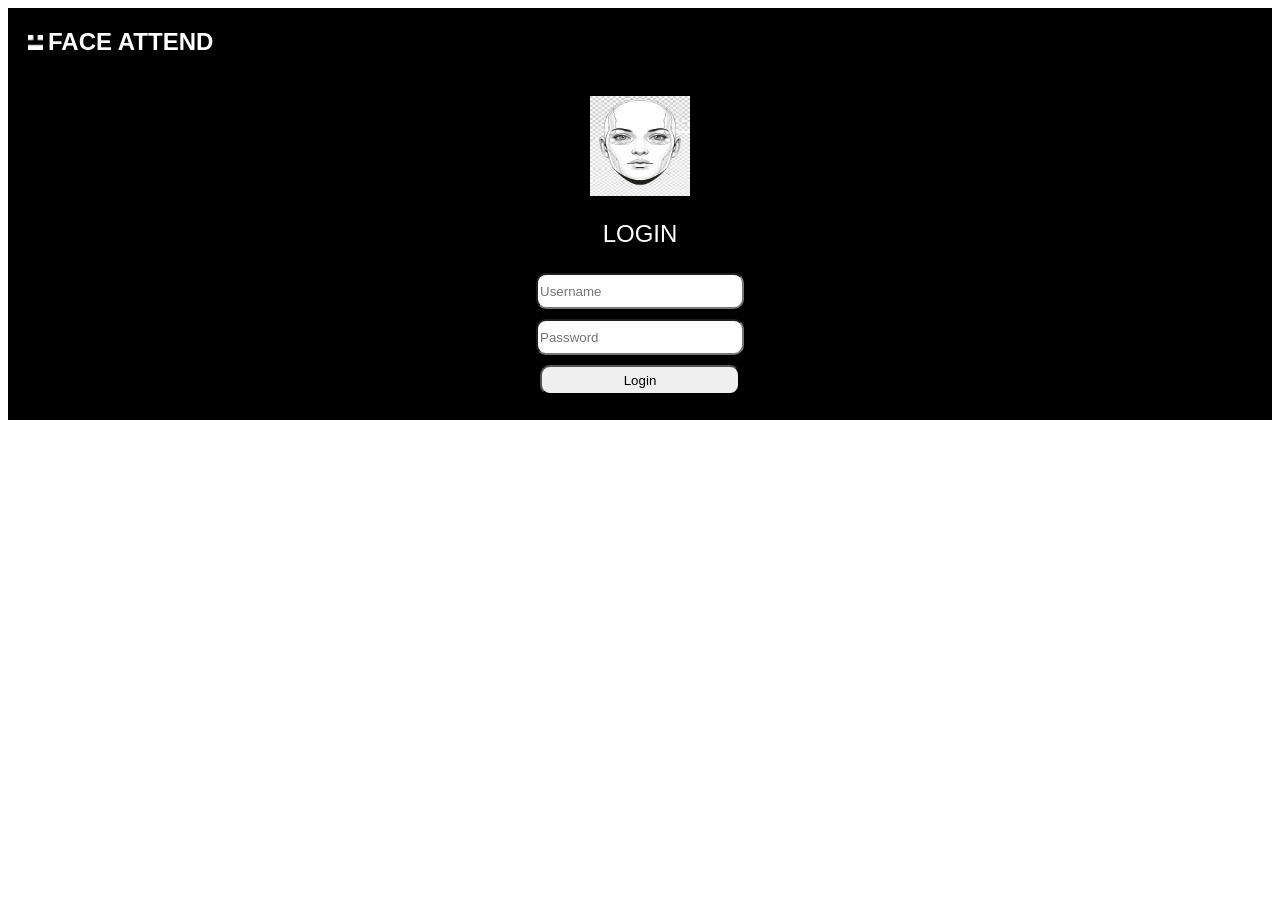
==== index.html @ c078e304 "making basics" ====
<!DOCTYPE html>
<html lang="en">
<head>
    <link rel="stylesheet" type="text/css" href="index.css">
    <title>Face-Attend</title>
</head>
<body>
    <div class="Header">
        <img src="assets\Logo.png" alt="Face-Attend Logo" width="15" height="15">
        <h1 class="Header-title">FACE ATTEND</h1>
    </div>
    <div class="Login">
        <div class="Login-Logo">
            <img src="assets\LoginImage.png" alt="Login Image" width="100" height="100">
        </div>
        
        <div class="Login-title">LOGIN</div>
        <div >
            <input id="Username" type="text" name="username" placeholder="Username" required>
        </div>
        <div >
            <input id="Password" type="password" name="password" placeholder="Password" required>
        </div>
        <div class="Submit">
            <button id="Submit" type="submit">Login</button>
        </div>
    </div>

</body>
</html>
---- index.css ----
@font-face {
    font-family: "Saria";
    src: url("fonts\SairaStencil-VariableFont_wdth,wght.ttf");
}

.Header{
    display: flex;
    justify-content: left;
    align-items: center;
    padding: 20px;
    background-color: black;
}
.Header-title{
    color: white;
    font-family: "Saria", sans-serif;
    font-size: 24px;
    margin: 0;
    margin-left: 5px;
}
.Login{
    display: flex;
    flex-direction: column;
    justify-content: center;
    align-items: center;
    padding: 20px;
    background-color: rgb(0, 0, 0);
}
.Login-title{
    color: white;
    font-family: "Saria", sans-serif;
    font-size: 24px;
    margin: 0;
    margin-top: 20px;
    margin-bottom: 20px;
}
#Username, #Password,#Submit{
    border-radius: 10px;
    height: 30px;
    width: 200px;
    margin: 5px;
}
.Submit{
    border-radius: 30px;
}
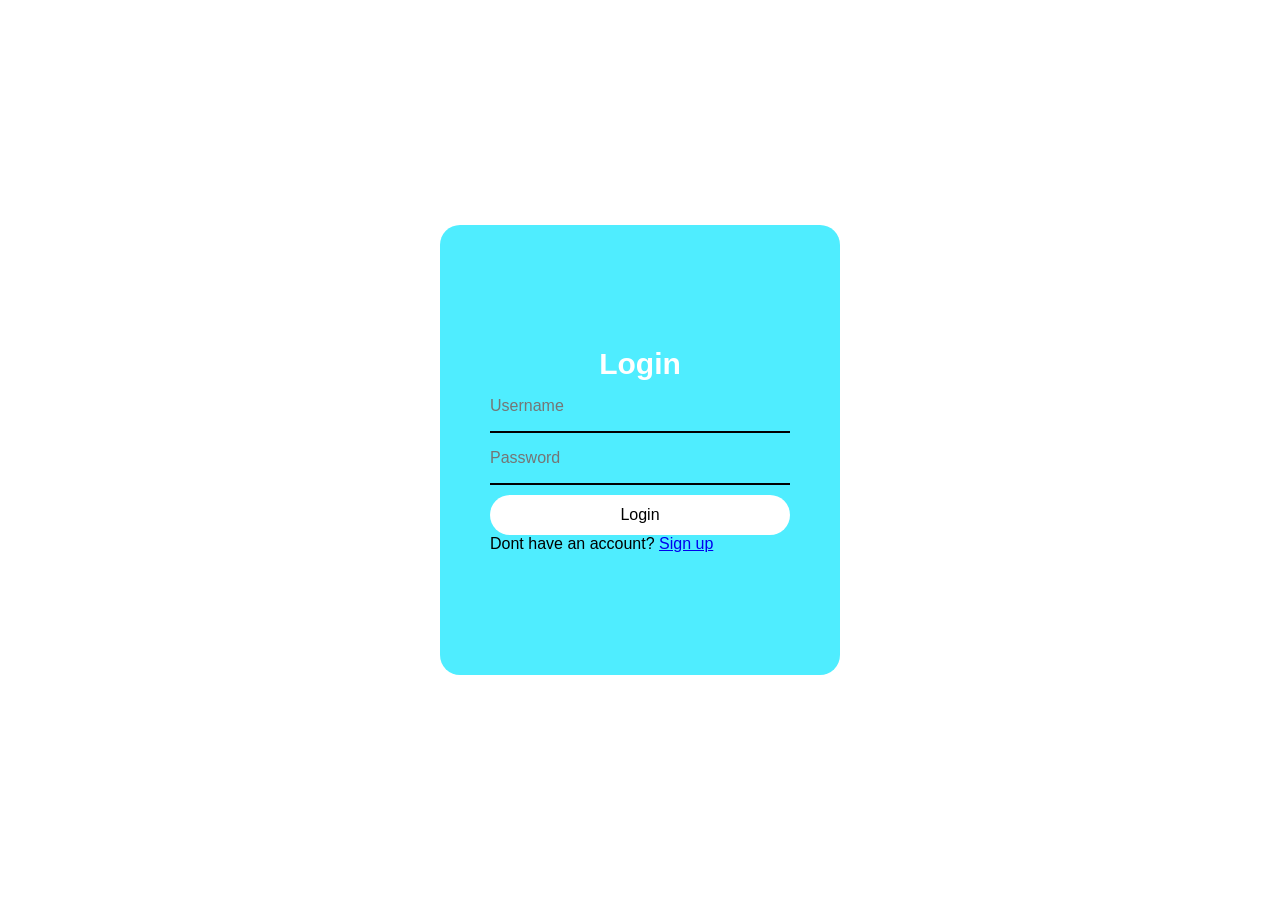
==== commit 175fc24b: "login" ====
--- a/index.html
+++ b/index.html
@@ -5,25 +5,26 @@
     <title>Face-Attend</title>
 </head>
 <body>
-    <div class="Header">
+    <!-- <div class="Header">
         <img src="assets\Logo.png" alt="Face-Attend Logo" width="15" height="15">
         <h1 class="Header-title">FACE ATTEND</h1>
-    </div>
+    </div> -->
     <div class="Login">
-        <div class="Login-Logo">
-            <img src="assets\LoginImage.png" alt="Login Image" width="100" height="100">
-        </div>
-        
-        <div class="Login-title">LOGIN</div>
-        <div >
-            <input id="Username" type="text" name="username" placeholder="Username" required>
-        </div>
-        <div >
-            <input id="Password" type="password" name="password" placeholder="Password" required>
-        </div>
-        <div class="Submit">
-            <button id="Submit" type="submit">Login</button>
-        </div>
+        <form>
+            <h2>Login</h2>
+            <div class="Input">
+                <input id="Username" type="text" name="username" placeholder="Username" required>
+                <label for="Username"</label>
+            </div>
+            <div class="Input">
+                <input id="Password" type="password" name="password" placeholder="Password" required>
+                <label for="Password"></label>
+            </div>
+            <div class="Submit">
+                <button id="Submit" type="submit">Login</button>
+            </div>
+            <p>Dont have an account? <a href="#">Sign up</a></p>
+        </form>
     </div>
 
 </body>
--- a/index.css
+++ b/index.css
@@ -1,6 +1,18 @@
 @font-face {
     font-family: "Saria";
     src: url("fonts\SairaStencil-VariableFont_wdth,wght.ttf");
+}
+*{
+    margin: 0;
+    padding: 0;
+    box-sizing: border-box;
+    font-family: "Saria", sans-serif;
+}
+body{
+    display: flex;
+    align-items: center;
+    justify-content: center;
+    min-height: 100vh;
 }
 
 .Header{
@@ -18,27 +30,56 @@
     margin-left: 5px;
 }
 .Login{
+    position: relative;
     display: flex;
-    flex-direction: column;
     justify-content: center;
     align-items: center;
-    padding: 20px;
-    background-color: rgb(0, 0, 0);
+    height: 450px;
+    width: 400px;
+    background-color: rgb(79, 237, 255);
+    border-radius: 20px;
 }
-.Login-title{
-    color: white;
-    font-family: "Saria", sans-serif;
-    font-size: 24px;
-    margin: 0;
-    margin-top: 20px;
-    margin-bottom: 20px;
-}
+/* 
 #Username, #Password,#Submit{
     border-radius: 10px;
     height: 30px;
     width: 200px;
     margin: 5px;
+    border: none;
+} */
+
+/* .Submit{
+    border-radius: 30px;
+} */
+
+h2{
+    color: rgb(255, 255, 255);
+    font-size: 30px;
+    text-align: center;
 }
-.Submit{
+.Input{
+    width: 300px;
+    border-bottom: 2px solid black;
+    
+}
+.Input input{
+
+    background: transparent;
+    border: none;
+    outline: none;
+    width: 100%;
+    height: 50px;
+    font-size: 1em;
+    color: rgb(255, 255, 255);
+}
+#Submit{
+    margin-top: 10px;
+    width: 300px;
+    height: 40px;
+    background-color: rgb(255, 255, 255);
+    color: rgb(0, 0, 0);
+    border: none;
     border-radius: 30px;
-}+    font-size: 1em;
+    cursor: pointer;
+}
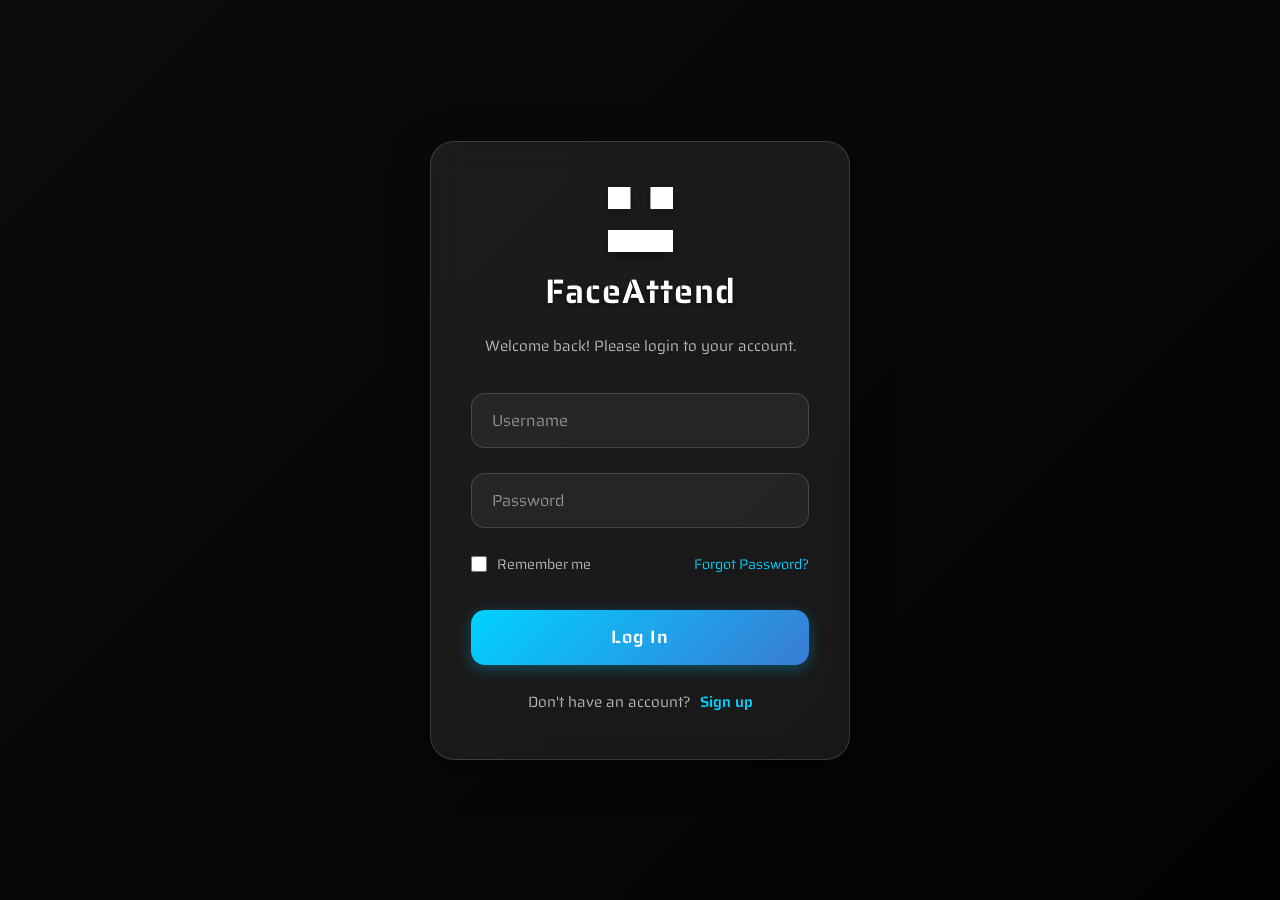
==== commit 15c9e9c4: "final login page" ====
--- a/index.html
+++ b/index.html
@@ -1,31 +1,54 @@
 <!DOCTYPE html>
 <html lang="en">
+
 <head>
+    <meta charset="UTF-8">
+    <meta name="viewport" content="width=device-width, initial-scale=1.0">
     <link rel="stylesheet" type="text/css" href="index.css">
-    <title>Face-Attend</title>
+    <title>FaceAttend - Login</title>
 </head>
+
 <body>
-    <!-- <div class="Header">
-        <img src="assets\Logo.png" alt="Face-Attend Logo" width="15" height="15">
-        <h1 class="Header-title">FACE ATTEND</h1>
-    </div> -->
+    <!-- Background Video -->
+    <video autoplay muted loop id="bg-video">
+        <source src="assets/BgVideo.mp4" type="video/mp4">
+        Your browser does not support HTML5 video.
+    </video>
+
+    <!-- Dark Overlay for better contrast -->
+    <div class="overlay"></div>
+
     <div class="Login">
         <form>
-            <h2>Login</h2>
+            <div class="logo-container">
+                <img src="assets\Logo.png" class="logo">
+                <h2>FaceAttend</h2>
+            </div>
+
+            <p class="subtitle">Welcome back! Please login to your account.</p>
+
             <div class="Input">
                 <input id="Username" type="text" name="username" placeholder="Username" required>
-                <label for="Username"</label>
             </div>
             <div class="Input">
                 <input id="Password" type="password" name="password" placeholder="Password" required>
-                <label for="Password"></label>
             </div>
+
+            <div class="options">
+                <label class="remember-me">
+                    <input type="checkbox"> Remember me
+                </label>
+                <a href="#" class="forgot-password">Forgot Password?</a>
+            </div>
+
             <div class="Submit">
-                <button id="Submit" type="submit">Login</button>
+                <button id="SubmitBtn" type="submit">Log In</button>
             </div>
-            <p>Dont have an account? <a href="#">Sign up</a></p>
+            <div class="Signup">
+                <p>Don't have an account? <a href="#">Sign up</a></p>
+            </div>
         </form>
     </div>
+</body>
 
-</body>
 </html>
--- a/index.css
+++ b/index.css
@@ -1,85 +1,258 @@
 @font-face {
-    font-family: "Saria";
-    src: url("fonts\SairaStencil-VariableFont_wdth,wght.ttf");
-}
-*{
+    font-family: "Saira";
+    src: url("fonts/SairaStencil-VariableFont_wdth,wght.ttf") format("truetype");
+}
+
+:root {
+    --primary-color: #00d2ff;
+    --primary-light: #3a7bd5;
+    --text-main: #ffffff;
+    --text-muted: rgba(255, 255, 255, 0.7);
+    --glass-bg: rgba(255, 255, 255, 0.08); /* More translucent */
+    --glass-border: rgba(255, 255, 255, 0.15);
+    --glass-shadow: rgba(0, 0, 0, 0.4);
+}
+
+* {
     margin: 0;
     padding: 0;
     box-sizing: border-box;
-    font-family: "Saria", sans-serif;
-}
-body{
+    font-family: "Saira", "Segoe UI", Tahoma, Geneva, Verdana, sans-serif;
+}
+
+body {
     display: flex;
     align-items: center;
     justify-content: center;
     min-height: 100vh;
-}
-
-.Header{
-    display: flex;
-    justify-content: left;
-    align-items: center;
-    padding: 20px;
-    background-color: black;
-}
-.Header-title{
-    color: white;
-    font-family: "Saria", sans-serif;
-    font-size: 24px;
-    margin: 0;
+    background-color: #111; 
+    overflow: hidden;
+}
+
+/* Background Video */
+#bg-video {
+    position: fixed;
+    right: 0;
+    bottom: 0;
+    min-width: 100%;
+    min-height: 100%;
+    width: auto;
+    height: auto;
+    z-index: -2;
+    object-fit: cover;
+}
+
+/* Overlay for better readability */
+.overlay {
+    position: fixed;
+    top: 0;
+    left: 0;
+    width: 100vw;
+    height: 100vh;
+    background: linear-gradient(135deg, rgba(0,0,0,0.3) 0%, rgba(0,0,0,0.8) 100%);
+    z-index: -1;
+}
+
+/* Glassmorphism Login Container */
+.Login {
+    position: relative;
+    display: flex;
+    flex-direction: column;
+    justify-content: center;
+    align-items: center;
+    width: 420px;
+    padding: 45px 40px;
+    background: var(--glass-bg);
+    backdrop-filter: blur(16px);
+    -webkit-backdrop-filter: blur(16px);
+    border: 1px solid var(--glass-border);
+    box-shadow: 0 10px 40px var(--glass-shadow);
+    border-radius: 24px;
+    z-index: 1;
+    animation: floatIn 0.8s cubic-bezier(0.2, 0.8, 0.2, 1) forwards;
+    transition: transform 0.3s ease, box-shadow 0.3s ease;
+}
+
+.Login:hover {
+    transform: translateY(-2px);
+    box-shadow: 0 15px 50px var(--glass-shadow);
+}
+
+@keyframes floatIn {
+    0% {
+        opacity: 0;
+        transform: translateY(30px);
+    }
+    100% {
+        opacity: 1;
+        transform: translateY(0);
+    }
+}
+
+/* Form structure */
+form {
+    width: 100%;
+    display: flex;
+    flex-direction: column;
+}
+
+/* Logo and Header */
+.logo-container {
+    display: flex;
+    flex-direction: column;
+    align-items: center;
+    margin-bottom: 10px;
+}
+
+.logo {
+    width: 65px;
+    height: 65px;
+    margin-bottom: 12px;
+    filter: drop-shadow(0 4px 6px rgba(0,0,0,0.3));
+    object-fit: contain;
+}
+
+h2 {
+    color: var(--text-main);
+    font-size: 34px;
+    font-weight: 600;
+    text-align: center;
+    letter-spacing: 1px;
+    margin-bottom: 6px;
+    text-shadow: 0 2px 4px rgba(0,0,0,0.5);
+}
+
+.subtitle {
+    color: var(--text-muted);
+    font-size: 15px;
+    text-align: center;
+    margin-bottom: 35px;
+}
+
+/* Input Fields */
+.Input {
+    position: relative;
+    width: 100%;
+    margin-bottom: 25px;
+}
+
+.Input input {
+    background: rgba(255, 255, 255, 0.05);
+    border: 1px solid rgba(255, 255, 255, 0.15);
+    border-radius: 14px;
+    outline: none;
+    width: 100%;
+    height: 55px;
+    padding: 0 20px;
+    font-size: 16px;
+    color: var(--text-main);
+    transition: all 0.3s ease;
+}
+
+.Input input::placeholder {
+    color: rgba(255, 255, 255, 0.5);
+    transition: opacity 0.3s ease;
+}
+
+.Input input:focus {
+    background: rgba(255, 255, 255, 0.12);
+    border-color: var(--primary-color);
+    box-shadow: 0 0 15px rgba(0, 210, 255, 0.2);
+}
+
+.Input input:focus::placeholder {
+    opacity: 0;
+}
+
+/* Options (Remember me, Forgot Password) */
+.options {
+    display: flex;
+    justify-content: space-between;
+    align-items: center;
+    width: 100%;
+    margin-bottom: 35px;
+    font-size: 14px;
+}
+
+.remember-me {
+    color: var(--text-muted);
+    display: flex;
+    align-items: center;
+    cursor: pointer;
+    transition: color 0.3s;
+}
+
+.remember-me:hover {
+    color: var(--text-main);
+}
+
+.remember-me input {
+    margin-right: 10px;
+    cursor: pointer;
+    accent-color: var(--primary-color);
+    width: 16px;
+    height: 16px;
+}
+
+.forgot-password {
+    color: var(--primary-color);
+    text-decoration: none;
+    transition: all 0.3s ease;
+}
+
+.forgot-password:hover {
+    color: #fff;
+    text-shadow: 0 0 8px var(--primary-color);
+}
+
+/* Submit Button */
+.Submit {
+    width: 100%;
+    margin-bottom: 25px;
+}
+
+#SubmitBtn {
+    width: 100%;
+    height: 55px;
+    background: linear-gradient(135deg, var(--primary-color), var(--primary-light));
+    color: #fff;
+    border: none;
+    border-radius: 14px;
+    font-size: 18px;
+    font-weight: 600;
+    letter-spacing: 1px;
+    cursor: pointer;
+    transition: all 0.3s ease;
+    box-shadow: 0 4px 15px rgba(0, 210, 255, 0.3);
+}
+
+#SubmitBtn:hover {
+    transform: translateY(-2px);
+    box-shadow: 0 8px 25px rgba(0, 210, 255, 0.4);
+}
+
+#SubmitBtn:active {
+    transform: translateY(1px);
+    box-shadow: 0 2px 10px rgba(0, 210, 255, 0.3);
+}
+
+/* Sign Up Text */
+.Signup {
+    text-align: center;
+    font-size: 15px;
+    color: var(--text-muted);
+}
+
+.Signup a {
+    color: var(--primary-color);
+    text-decoration: none;
+    font-weight: 600;
+    transition: all 0.3s ease;
     margin-left: 5px;
 }
-.Login{
-    position: relative;
-    display: flex;
-    justify-content: center;
-    align-items: center;
-    height: 450px;
-    width: 400px;
-    background-color: rgb(79, 237, 255);
-    border-radius: 20px;
-}
-/* 
-#Username, #Password,#Submit{
-    border-radius: 10px;
-    height: 30px;
-    width: 200px;
-    margin: 5px;
-    border: none;
-} */
-
-/* .Submit{
-    border-radius: 30px;
-} */
-
-h2{
-    color: rgb(255, 255, 255);
-    font-size: 30px;
-    text-align: center;
-}
-.Input{
-    width: 300px;
-    border-bottom: 2px solid black;
-    
-}
-.Input input{
-
-    background: transparent;
-    border: none;
-    outline: none;
-    width: 100%;
-    height: 50px;
-    font-size: 1em;
-    color: rgb(255, 255, 255);
-}
-#Submit{
-    margin-top: 10px;
-    width: 300px;
-    height: 40px;
-    background-color: rgb(255, 255, 255);
-    color: rgb(0, 0, 0);
-    border: none;
-    border-radius: 30px;
-    font-size: 1em;
-    cursor: pointer;
-}
+
+.Signup a:hover {
+    color: #fff;
+    text-shadow: 0 0 8px var(--primary-color);
+    text-decoration: underline;
+}
